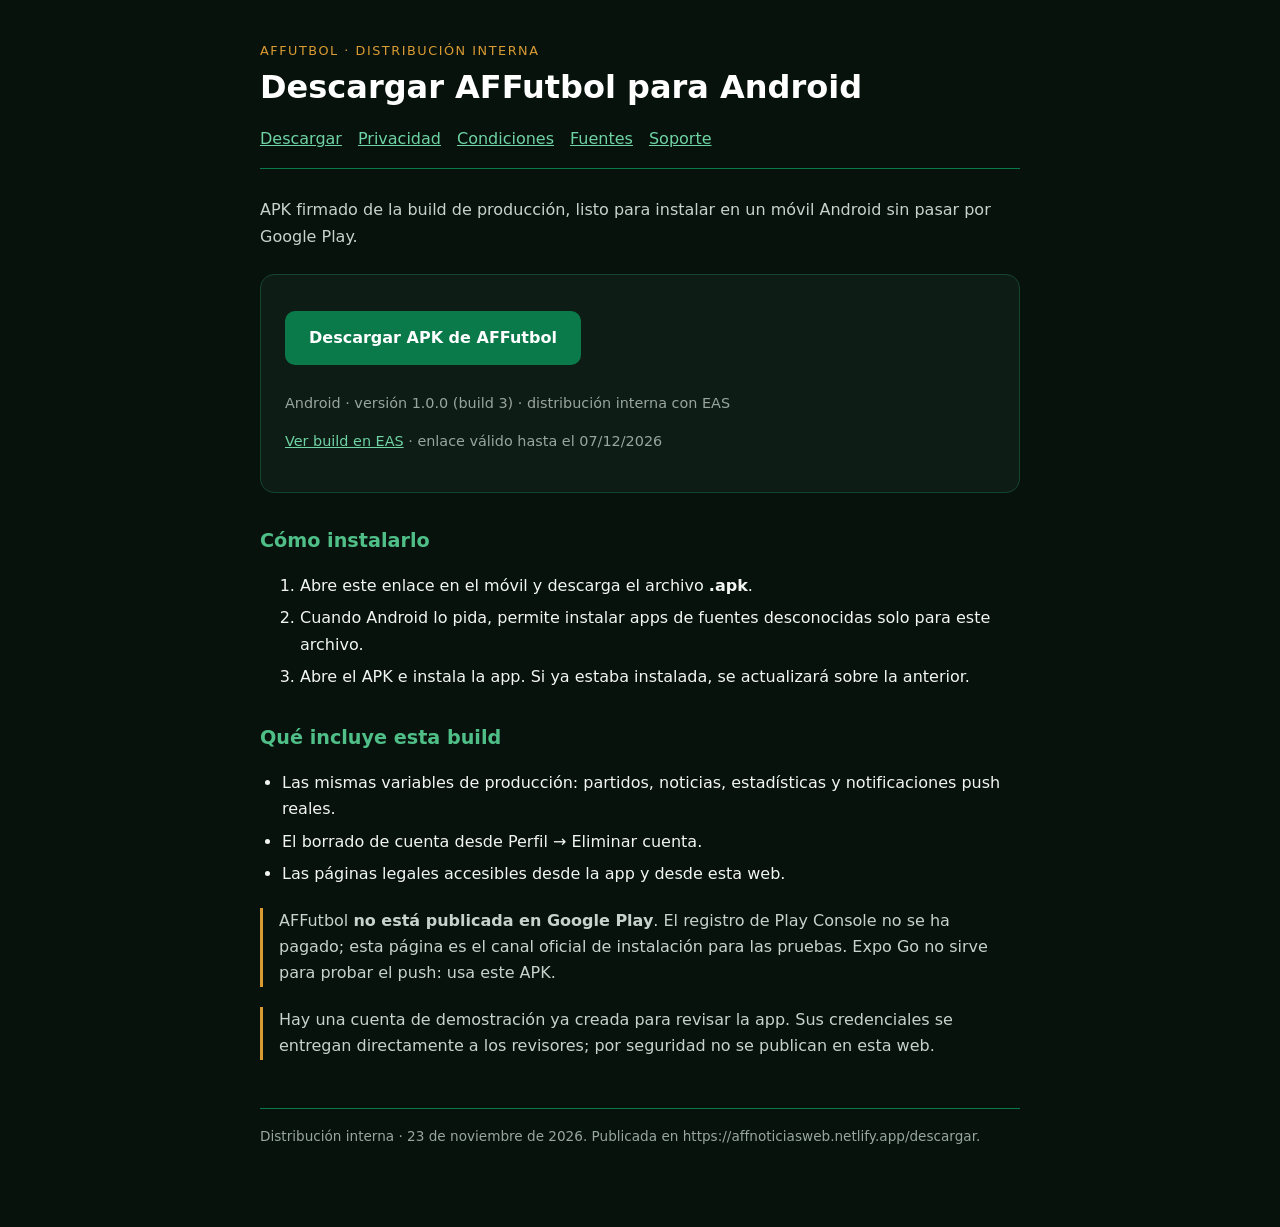
==== descargar/index.html @ df742966 "Sitio estatico AFFutbol en Netlify" ====
<!doctype html>
<html lang="es">
<head>
  <meta charset="utf-8">
  <meta name="viewport" content="width=device-width, initial-scale=1">
  <title>Descargar AFFutbol · Android</title>
  <meta name="description" content="Descarga el APK de AFFutbol para Android desde la distribución interna de EAS.">
  <meta name="theme-color" content="#0B7A4B">
  <style>
    :root { color-scheme: light dark; }
    body { margin: 0; background: #07120d; color: #f2f5f3; font: 16px/1.65 system-ui, -apple-system, "Segoe UI", sans-serif; }
    main { max-width: 760px; margin: 0 auto; padding: 40px 20px 80px; }
    header { border-bottom: 1px solid #0b7a4b; margin-bottom: 28px; padding-bottom: 16px; }
    h1 { color: #fff; font-size: 2rem; margin: 0 0 6px; }
    .eyebrow { color: #d99b32; font-size: .8rem; letter-spacing: .12em; text-transform: uppercase; }
    .summary { color: #c8d2cc; }
    h2 { color: #4fbf87; font-size: 1.2rem; margin-top: 32px; }
    a { color: #6fd3a4; }
    nav { display: flex; flex-wrap: wrap; gap: 16px; margin-top: 12px; }
    ul { padding-left: 22px; }
    li { margin: 6px 0; }
    footer { border-top: 1px solid #0b7a4b; color: #99a69f; font-size: .85rem; margin-top: 48px; padding-top: 16px; }
    .card { background: #0d1c14; border: 1px solid #16452d; border-radius: 14px; margin-top: 24px; padding: 24px; }
    .download { background: #0b7a4b; border-radius: 10px; color: #fff; display: inline-block; font-weight: 700; margin: 12px 0; padding: 14px 24px; text-decoration: none; }
    .download:hover { background: #4fbf87; color: #07120d; }
    .meta { color: #99a69f; font-size: .9rem; }
    .note { border-left: 3px solid #d99b32; color: #c8d2cc; margin-top: 20px; padding-left: 16px; }
  </style>
</head>
<body>
  <main>
    <header>
      <div class="eyebrow">AFFutbol · distribución interna</div>
      <h1>Descargar AFFutbol para Android</h1>
      <nav><a href="/descargar">Descargar</a><a href="/legal/privacidad">Privacidad</a><a href="/legal/terminos">Condiciones</a><a href="/legal/fuentes">Fuentes</a><a href="/soporte">Soporte</a></nav>
    </header>
    <p class="summary">APK firmado de la build de producción, listo para instalar en un móvil Android sin pasar por Google Play.</p>

    <div class="card">
      <a class="download" href="https://expo.dev/artifacts/eas/dlf6ROJ4gBSWtDklP91cSZsEuvvvXJZuitV5D4JUZFM.apk">Descargar APK de AFFutbol</a>
      <p class="meta">Android · versión 1.0.0 (build 3) · distribución interna con EAS</p>
      <p class="meta"><a href="https://expo.dev/accounts/aff_11/projects/affutbol/builds/ebc70f1d-b5be-4c34-a414-9f6ada2ca308">Ver build en EAS</a> · enlace válido hasta el 07/12/2026</p>
    </div>

    <h2>Cómo instalarlo</h2>
    <ol>
      <li>Abre este enlace en el móvil y descarga el archivo <strong>.apk</strong>.</li>
      <li>Cuando Android lo pida, permite instalar apps de fuentes desconocidas solo para este archivo.</li>
      <li>Abre el APK e instala la app. Si ya estaba instalada, se actualizará sobre la anterior.</li>
    </ol>

    <h2>Qué incluye esta build</h2>
    <ul>
      <li>Las mismas variables de producción: partidos, noticias, estadísticas y notificaciones push reales.</li>
      <li>El borrado de cuenta desde Perfil → Eliminar cuenta.</li>
      <li>Las páginas legales accesibles desde la app y desde esta web.</li>
    </ul>

    <p class="note">AFFutbol <strong>no está publicada en Google Play</strong>. El registro de Play Console no se ha pagado; esta página es el canal oficial de instalación para las pruebas. Expo Go no sirve para probar el push: usa este APK.</p>
    <p class="note">Hay una cuenta de demostración ya creada para revisar la app. Sus credenciales se entregan directamente a los revisores; por seguridad no se publican en esta web.</p>

    <footer>Distribución interna · 23 de noviembre de 2026. Publicada en https://affnoticiasweb.netlify.app/descargar.</footer>
  </main>
</body>
</html>
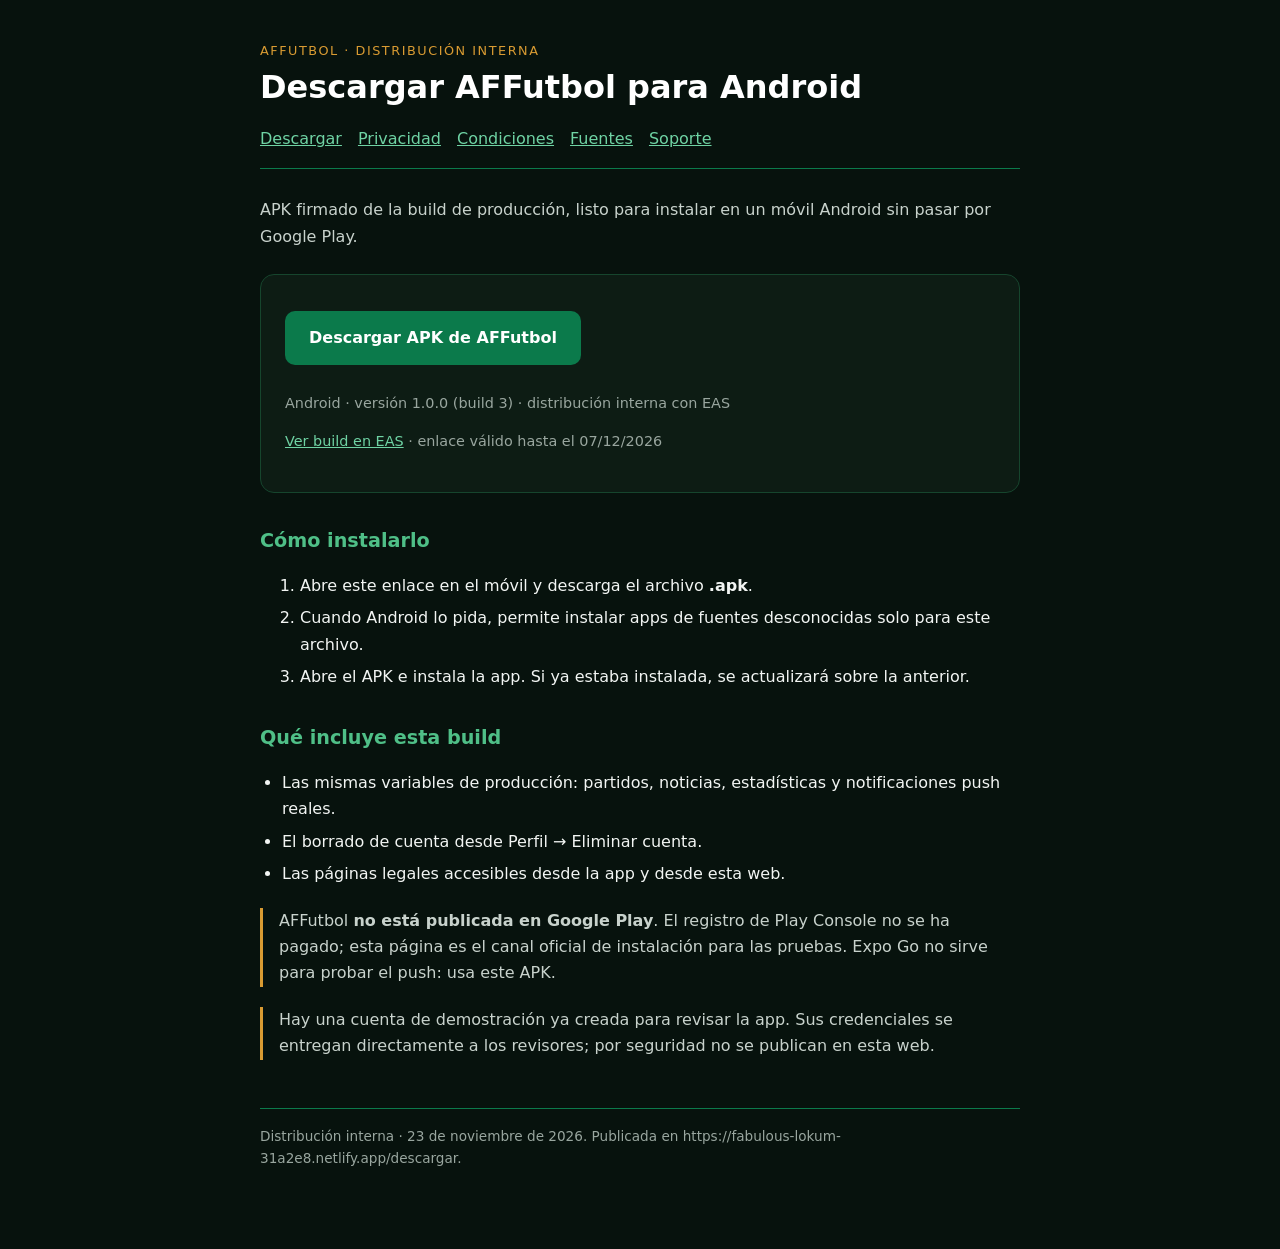
==== commit ea38aae8: "Usa dominio real de Netlify en el sitio" ====
--- a/descargar/index.html
+++ b/descargar/index.html
@@ -59,7 +59,7 @@
     <p class="note">AFFutbol <strong>no está publicada en Google Play</strong>. El registro de Play Console no se ha pagado; esta página es el canal oficial de instalación para las pruebas. Expo Go no sirve para probar el push: usa este APK.</p>
     <p class="note">Hay una cuenta de demostración ya creada para revisar la app. Sus credenciales se entregan directamente a los revisores; por seguridad no se publican en esta web.</p>
 
-    <footer>Distribución interna · 23 de noviembre de 2026. Publicada en https://affnoticiasweb.netlify.app/descargar.</footer>
+    <footer>Distribución interna · 23 de noviembre de 2026. Publicada en https://fabulous-lokum-31a2e8.netlify.app/descargar.</footer>
   </main>
 </body>
 </html>
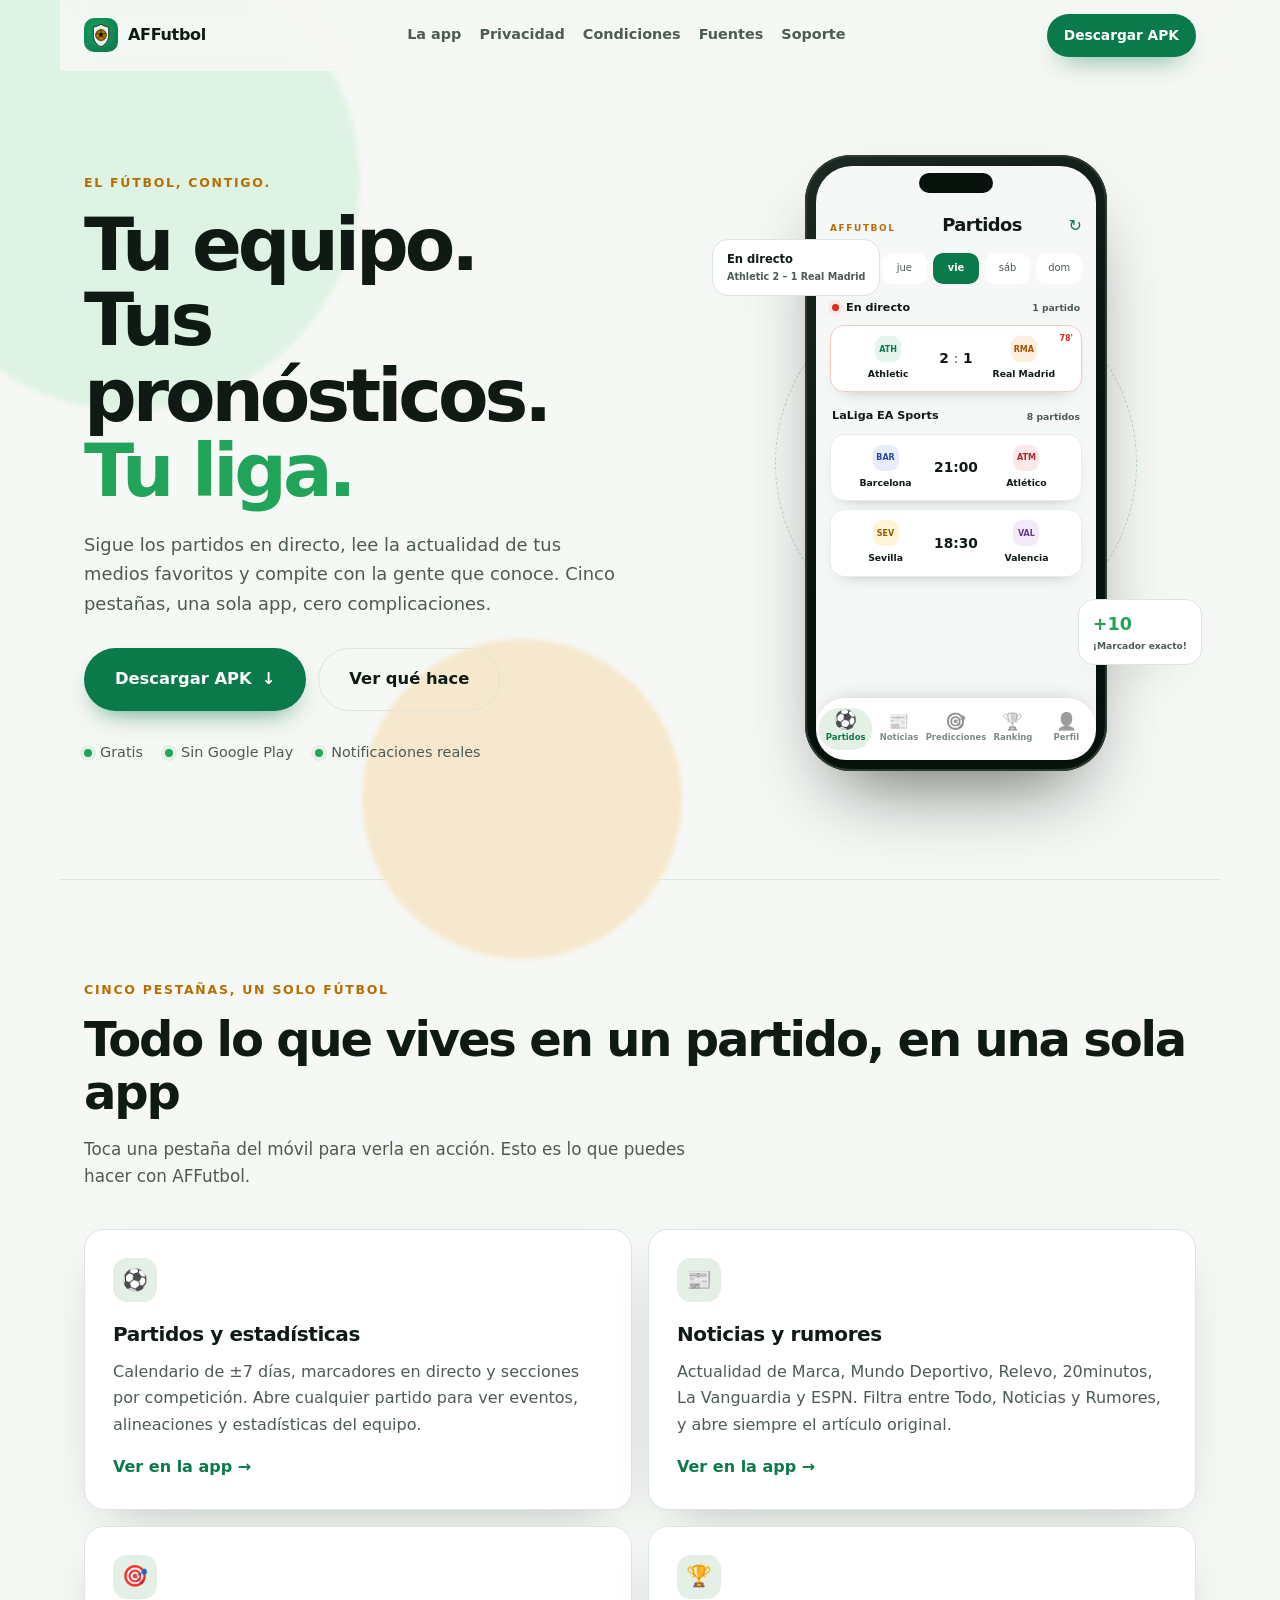
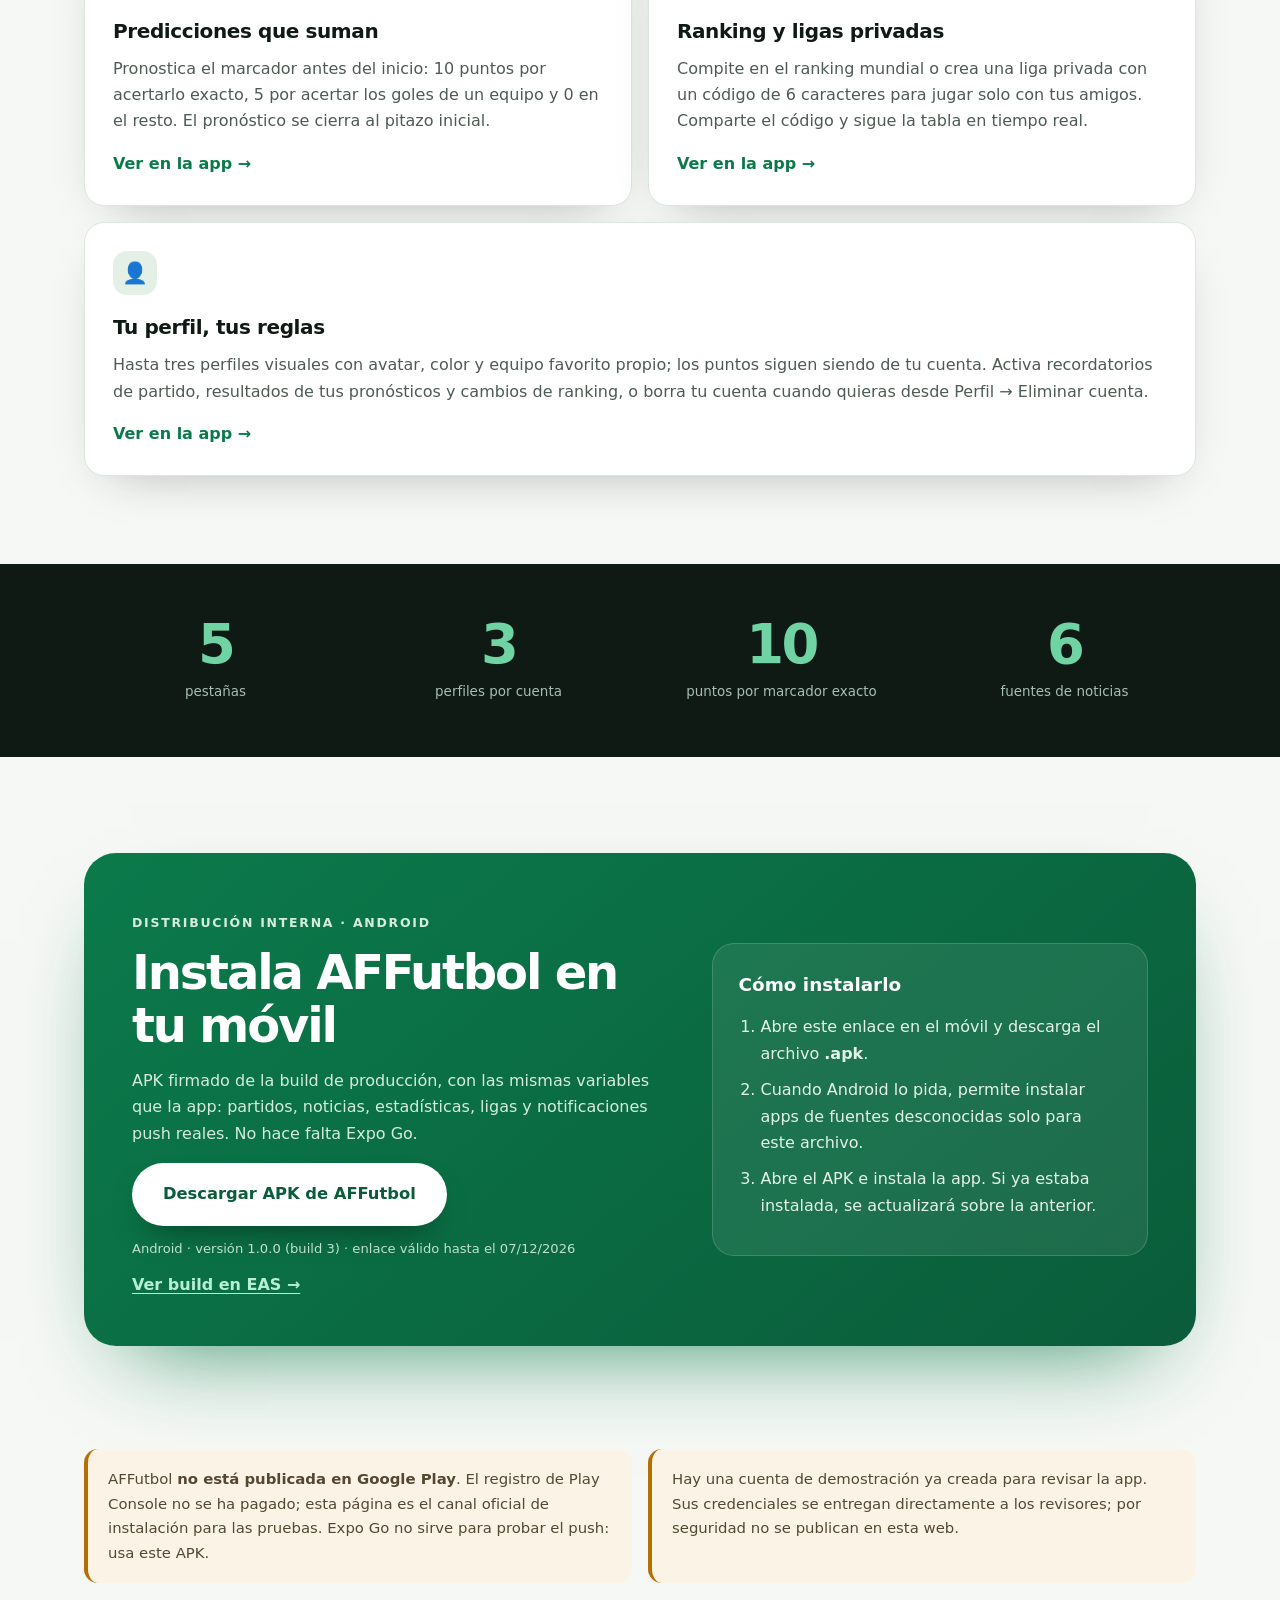
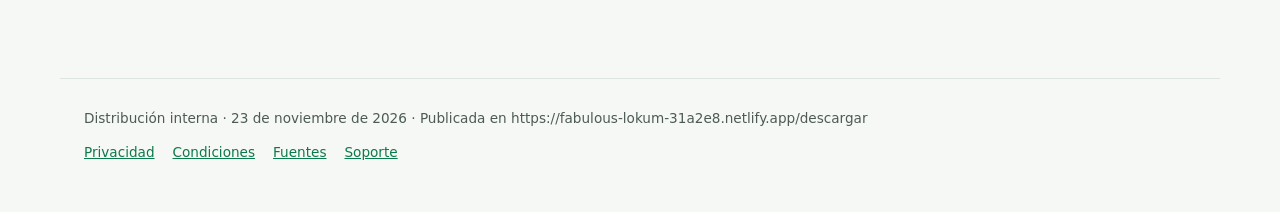
==== commit e07f8ab1: "Animaciones y movil para imaginar mejor app" ====
--- a/descargar/index.html
+++ b/descargar/index.html
@@ -3,63 +3,232 @@
 <head>
   <meta charset="utf-8">
   <meta name="viewport" content="width=device-width, initial-scale=1">
-  <title>Descargar AFFutbol · Android</title>
-  <meta name="description" content="Descarga el APK de AFFutbol para Android desde la distribución interna de EAS.">
+  <title>AFFutbol · Pronósticos, noticias y rankings de tu equipo</title>
+  <meta name="description" content="Partidos en directo, noticias y rumores, predicciones con puntos, ranking mundial y ligas privadas. Descarga el APK de AFFutbol para Android.">
   <meta name="theme-color" content="#0B7A4B">
-  <style>
-    :root { color-scheme: light dark; }
-    body { margin: 0; background: #07120d; color: #f2f5f3; font: 16px/1.65 system-ui, -apple-system, "Segoe UI", sans-serif; }
-    main { max-width: 760px; margin: 0 auto; padding: 40px 20px 80px; }
-    header { border-bottom: 1px solid #0b7a4b; margin-bottom: 28px; padding-bottom: 16px; }
-    h1 { color: #fff; font-size: 2rem; margin: 0 0 6px; }
-    .eyebrow { color: #d99b32; font-size: .8rem; letter-spacing: .12em; text-transform: uppercase; }
-    .summary { color: #c8d2cc; }
-    h2 { color: #4fbf87; font-size: 1.2rem; margin-top: 32px; }
-    a { color: #6fd3a4; }
-    nav { display: flex; flex-wrap: wrap; gap: 16px; margin-top: 12px; }
-    ul { padding-left: 22px; }
-    li { margin: 6px 0; }
-    footer { border-top: 1px solid #0b7a4b; color: #99a69f; font-size: .85rem; margin-top: 48px; padding-top: 16px; }
-    .card { background: #0d1c14; border: 1px solid #16452d; border-radius: 14px; margin-top: 24px; padding: 24px; }
-    .download { background: #0b7a4b; border-radius: 10px; color: #fff; display: inline-block; font-weight: 700; margin: 12px 0; padding: 14px 24px; text-decoration: none; }
-    .download:hover { background: #4fbf87; color: #07120d; }
-    .meta { color: #99a69f; font-size: .9rem; }
-    .note { border-left: 3px solid #d99b32; color: #c8d2cc; margin-top: 20px; padding-left: 16px; }
-  </style>
+  <link rel="canonical" href="https://fabulous-lokum-31a2e8.netlify.app/descargar">
+  <link rel="icon" type="image/svg+xml" href="/favicon.svg">
+  <link rel="icon" type="image/png" sizes="64x64" href="/favicon.png">
+  <link rel="apple-touch-icon" href="/apple-touch-icon.png">
+  <link rel="stylesheet" href="/styles.css">
+  <link rel="stylesheet" href="/landing.css">
+  <noscript><style>.reveal { opacity: 1; transform: none; }</style></noscript>
 </head>
-<body>
+<body class="landing">
+  <header class="site-header">
+    <a class="brand" href="/descargar"><img src="/favicon.svg" alt=""> AFFutbol</a>
+    <nav class="site-nav" aria-label="Navegación principal">
+      <a href="#explorar">La app</a>
+      <a href="/legal/privacidad">Privacidad</a>
+      <a href="/legal/terminos">Condiciones</a>
+      <a href="/legal/fuentes">Fuentes</a>
+      <a href="/soporte">Soporte</a>
+    </nav>
+    <a class="btn btn-small" href="#descargar">Descargar APK</a>
+  </header>
+
   <main>
-    <header>
-      <div class="eyebrow">AFFutbol · distribución interna</div>
-      <h1>Descargar AFFutbol para Android</h1>
-      <nav><a href="/descargar">Descargar</a><a href="/legal/privacidad">Privacidad</a><a href="/legal/terminos">Condiciones</a><a href="/legal/fuentes">Fuentes</a><a href="/soporte">Soporte</a></nav>
-    </header>
-    <p class="summary">APK firmado de la build de producción, listo para instalar en un móvil Android sin pasar por Google Play.</p>
-
-    <div class="card">
-      <a class="download" href="https://expo.dev/artifacts/eas/dlf6ROJ4gBSWtDklP91cSZsEuvvvXJZuitV5D4JUZFM.apk">Descargar APK de AFFutbol</a>
-      <p class="meta">Android · versión 1.0.0 (build 3) · distribución interna con EAS</p>
-      <p class="meta"><a href="https://expo.dev/accounts/aff_11/projects/affutbol/builds/ebc70f1d-b5be-4c34-a414-9f6ada2ca308">Ver build en EAS</a> · enlace válido hasta el 07/12/2026</p>
+    <section class="hero">
+      <div class="hero-copy">
+        <p class="eyebrow reveal">El fútbol, contigo.</p>
+        <h1 class="reveal">Tu equipo.<br>Tus pronósticos.<br><span>Tu liga.</span></h1>
+        <p class="hero-lead reveal">Sigue los partidos en directo, lee la actualidad de tus medios favoritos y compite con la gente que conoce. Cinco pestañas, una sola app, cero complicaciones.</p>
+        <div class="cta-row reveal">
+          <a class="btn btn-large btn-pulse" href="#descargar">Descargar APK <span aria-hidden="true">↓</span></a>
+          <a class="btn btn-large btn-ghost" href="#explorar">Ver qué hace</a>
+        </div>
+        <ul class="hero-points reveal">
+          <li>Gratis</li>
+          <li>Sin Google Play</li>
+          <li>Notificaciones reales</li>
+        </ul>
+      </div>
+
+      <div class="phone-stage" aria-label="Demo animada de la app AFFutbol">
+        <div class="phone">
+          <div class="phone-speaker" aria-hidden="true"></div>
+          <div class="phone-screen">
+            <div class="app-screen is-active" id="screen-0" data-screen="0">
+              <div class="app-topbar"><span class="app-eyebrow">AFFutbol</span><strong>Partidos</strong><span class="app-actions" aria-hidden="true">↻</span></div>
+              <div class="date-strip" aria-hidden="true"><span>mié</span><span>jue</span><span class="active">vie</span><span>sáb</span><span>dom</span></div>
+              <div class="app-section-title"><span class="live-dot" aria-hidden="true"></span> En directo <span>1 partido</span></div>
+              <div class="match-card live">
+                <div class="team"><span class="crest">ATH</span><b>Athletic</b></div>
+                <div class="score">2 <span>:</span> 1</div>
+                <div class="team"><span class="crest crest-b">RMA</span><b>Real Madrid</b></div>
+                <span class="minute">78'</span>
+              </div>
+              <div class="app-section-title">LaLiga EA Sports <span>8 partidos</span></div>
+              <div class="match-card">
+                <div class="team"><span class="crest crest-c">BAR</span><b>Barcelona</b></div>
+                <div class="score">21:00</div>
+                <div class="team"><span class="crest crest-d">ATM</span><b>Atlético</b></div>
+              </div>
+              <div class="match-card">
+                <div class="team"><span class="crest crest-e">SEV</span><b>Sevilla</b></div>
+                <div class="score">18:30</div>
+                <div class="team"><span class="crest crest-f">VAL</span><b>Valencia</b></div>
+              </div>
+            </div>
+
+            <div class="app-screen" id="screen-1" data-screen="1" aria-hidden="true">
+              <div class="app-topbar"><span class="app-eyebrow">AFFutbol</span><strong>Noticias</strong><span class="app-actions" aria-hidden="true">↻</span></div>
+              <div class="segmented" aria-hidden="true"><span class="on">Todo</span><span>Noticias</span><span>Rumores</span></div>
+              <div class="feature-article">
+                <div class="feature-art" aria-hidden="true"></div>
+                <span class="pill">Destacado</span>
+                <strong>El mercado se agita: los rumores que llegan a los grandes clubes</strong>
+                <small>Mundo Deportivo · hace 12 min</small>
+              </div>
+              <div class="app-section-title">Últimas noticias <span>6 fuentes</span></div>
+              <div class="news-row"><span class="news-thumb" aria-hidden="true"></span><div><strong>Vuelve LaLiga: calendario y horarios de la jornada</strong><small>Marca · 34 min</small></div></div>
+              <div class="news-row"><span class="news-thumb alt" aria-hidden="true"></span><div><strong>Rumor: acuerdo muy avanzado para el fichaje</strong><small>Relevo · 1 h</small></div></div>
+            </div>
+
+            <div class="app-screen" id="screen-2" data-screen="2" aria-hidden="true">
+              <div class="app-topbar"><span class="app-eyebrow">AFFutbol</span><strong>Predicciones</strong><span class="app-actions" aria-hidden="true">◎</span></div>
+              <div class="app-section-title">Próximos partidos</div>
+              <div class="prediction-card">
+                <div class="pred-teams"><span class="crest">ATH</span><b>Athletic</b><span class="vs">vs</span><b>Real Madrid</b><span class="crest crest-b">RMA</span></div>
+                <div class="score-inputs" aria-hidden="true"><span>2</span><span class="dash">-</span><span>1</span></div>
+                <div class="pred-actions"><span class="pill gold">10 · 5 · 0</span><button class="mock-btn" type="button" tabindex="-1">Guardar pronóstico</button></div>
+                <small class="rule-note">Se cierra al inicio del partido</small>
+              </div>
+              <div class="app-section-title">Cómo se puntúa</div>
+              <div class="rules">
+                <div><b>10</b><span>Marcador exacto</span></div>
+                <div><b>5</b><span>Un equipo</span></div>
+                <div><b>0</b><span>Resto</span></div>
+              </div>
+            </div>
+
+            <div class="app-screen" id="screen-3" data-screen="3" aria-hidden="true">
+              <div class="app-topbar"><span class="app-eyebrow">AFFutbol</span><strong>Ranking</strong><span class="app-actions" aria-hidden="true">◎</span></div>
+              <div class="segmented" aria-hidden="true"><span class="on">Mundial</span><span>Mis ligas</span></div>
+              <div class="rank-row"><span>1</span><span class="avatar">LM</span><b>Luis M.</b><strong>2.480</strong></div>
+              <div class="rank-row"><span>2</span><span class="avatar">CG</span><b>Carla G.</b><strong>2.310</strong></div>
+              <div class="rank-row"><span>3</span><span class="avatar">JP</span><b>Javier P.</b><strong>2.095</strong></div>
+              <div class="league-card">
+                <div><span class="pill">Liga privada</span><strong>Liga de amigos</strong><small>CÓDIGO AF7K2Q</small></div>
+                <button class="mock-btn" type="button" tabindex="-1">Compartir</button>
+              </div>
+            </div>
+
+            <div class="app-screen" id="screen-4" data-screen="4" aria-hidden="true">
+              <div class="app-topbar"><span class="app-eyebrow">AFFutbol</span><strong>Perfil</strong><span class="app-actions" aria-hidden="true">◎</span></div>
+              <div class="profile-hero"><span class="avatar big">AF</span><div><strong>¡Hola, Alejandro!</strong><small>El fútbol, contigo.</small></div></div>
+              <div class="stats-row">
+                <div><b>1.240</b><span>Puntos</span></div>
+                <div><b>28</b><span>Pronósticos</span></div>
+                <div><b>8º</b><span>Ranking</span></div>
+              </div>
+              <div class="app-section-title">Mis perfiles <span>3 de 3</span></div>
+              <div class="profiles" aria-hidden="true"><span class="avatar on">⚽</span><span class="avatar">🏆</span><span class="avatar">⭐</span><span class="avatar add">+</span></div>
+              <div class="app-section-title">Notificaciones</div>
+              <div class="toggle-row"><span>Resultados de mis pronósticos</span><span class="toggle on" aria-hidden="true"></span></div>
+              <div class="toggle-row"><span>Cambios de ranking</span><span class="toggle on" aria-hidden="true"></span></div>
+            </div>
+          </div>
+
+          <div class="phone-tabbar" role="tablist" aria-label="Pestañas de la app">
+            <button class="tab is-active" type="button" role="tab" aria-selected="true" aria-controls="screen-0" data-tab="0"><span class="tab-icon" aria-hidden="true">⚽</span>Partidos</button>
+            <button class="tab" type="button" role="tab" aria-selected="false" aria-controls="screen-1" data-tab="1" tabindex="-1"><span class="tab-icon" aria-hidden="true">📰</span>Noticias</button>
+            <button class="tab" type="button" role="tab" aria-selected="false" aria-controls="screen-2" data-tab="2" tabindex="-1"><span class="tab-icon" aria-hidden="true">🎯</span>Predicciones</button>
+            <button class="tab" type="button" role="tab" aria-selected="false" aria-controls="screen-3" data-tab="3" tabindex="-1"><span class="tab-icon" aria-hidden="true">🏆</span>Ranking</button>
+            <button class="tab" type="button" role="tab" aria-selected="false" aria-controls="screen-4" data-tab="4" tabindex="-1"><span class="tab-icon" aria-hidden="true">👤</span>Perfil</button>
+          </div>
+        </div>
+        <div class="float-note note-score" aria-hidden="true">En directo<small>Athletic 2 – 1 Real Madrid</small></div>
+        <div class="float-note note-points" aria-hidden="true">+10<small>¡Marcador exacto!</small></div>
+      </div>
+    </section>
+
+    <section class="section features" id="explorar">
+      <div class="container">
+        <p class="eyebrow reveal">Cinco pestañas, un solo fútbol</p>
+        <h2 class="reveal">Todo lo que vives en un partido, en una sola app</h2>
+        <p class="section-lead reveal">Toca una pestaña del móvil para verla en acción. Esto es lo que puedes hacer con AFFutbol.</p>
+        <div class="feature-grid">
+          <article class="feature-card reveal">
+            <div class="feature-icon" aria-hidden="true">⚽</div>
+            <h3>Partidos y estadísticas</h3>
+            <p>Calendario de ±7 días, marcadores en directo y secciones por competición. Abre cualquier partido para ver eventos, alineaciones y estadísticas del equipo.</p>
+            <button class="feature-link" type="button" data-jump="0">Ver en la app →</button>
+          </article>
+          <article class="feature-card reveal">
+            <div class="feature-icon" aria-hidden="true">📰</div>
+            <h3>Noticias y rumores</h3>
+            <p>Actualidad de Marca, Mundo Deportivo, Relevo, 20minutos, La Vanguardia y ESPN. Filtra entre Todo, Noticias y Rumores, y abre siempre el artículo original.</p>
+            <button class="feature-link" type="button" data-jump="1">Ver en la app →</button>
+          </article>
+          <article class="feature-card reveal">
+            <div class="feature-icon" aria-hidden="true">🎯</div>
+            <h3>Predicciones que suman</h3>
+            <p>Pronostica el marcador antes del inicio: 10 puntos por acertarlo exacto, 5 por acertar los goles de un equipo y 0 en el resto. El pronóstico se cierra al pitazo inicial.</p>
+            <button class="feature-link" type="button" data-jump="2">Ver en la app →</button>
+          </article>
+          <article class="feature-card reveal">
+            <div class="feature-icon" aria-hidden="true">🏆</div>
+            <h3>Ranking y ligas privadas</h3>
+            <p>Compite en el ranking mundial o crea una liga privada con un código de 6 caracteres para jugar solo con tus amigos. Comparte el código y sigue la tabla en tiempo real.</p>
+            <button class="feature-link" type="button" data-jump="3">Ver en la app →</button>
+          </article>
+          <article class="feature-card reveal">
+            <div class="feature-icon" aria-hidden="true">👤</div>
+            <h3>Tu perfil, tus reglas</h3>
+            <p>Hasta tres perfiles visuales con avatar, color y equipo favorito propio; los puntos siguen siendo de tu cuenta. Activa recordatorios de partido, resultados de tus pronósticos y cambios de ranking, o borra tu cuenta cuando quieras desde Perfil → Eliminar cuenta.</p>
+            <button class="feature-link" type="button" data-jump="4">Ver en la app →</button>
+          </article>
+        </div>
+      </div>
+    </section>
+
+    <section class="numbers" aria-label="AFFutbol en números">
+      <div class="container">
+        <div><b data-count="5">0</b><span>pestañas</span></div>
+        <div><b data-count="3">0</b><span>perfiles por cuenta</span></div>
+        <div><b data-count="10">0</b><span>puntos por marcador exacto</span></div>
+        <div><b data-count="6">0</b><span>fuentes de noticias</span></div>
+      </div>
+    </section>
+
+    <section class="section download" id="descargar">
+      <div class="container download-card">
+        <div>
+          <p class="eyebrow">Distribución interna · Android</p>
+          <h2>Instala AFFutbol en tu móvil</h2>
+          <p>APK firmado de la build de producción, con las mismas variables que la app: partidos, noticias, estadísticas, ligas y notificaciones push reales. No hace falta Expo Go.</p>
+          <a class="btn btn-large" href="https://expo.dev/artifacts/eas/dlf6ROJ4gBSWtDklP91cSZsEuvvvXJZuitV5D4JUZFM.apk">Descargar APK de AFFutbol</a>
+          <p class="meta">Android · versión 1.0.0 (build 3) · enlace válido hasta el 07/12/2026</p>
+          <a class="text-link" href="https://expo.dev/accounts/aff_11/projects/affutbol/builds/ebc70f1d-b5be-4c34-a414-9f6ada2ca308">Ver build en EAS →</a>
+        </div>
+        <div class="install-steps">
+          <h3>Cómo instalarlo</h3>
+          <ol>
+            <li>Abre este enlace en el móvil y descarga el archivo <strong>.apk</strong>.</li>
+            <li>Cuando Android lo pida, permite instalar apps de fuentes desconocidas solo para este archivo.</li>
+            <li>Abre el APK e instala la app. Si ya estaba instalada, se actualizará sobre la anterior.</li>
+          </ol>
+        </div>
+      </div>
+    </section>
+
+    <div class="notes">
+      <p class="note">AFFutbol <strong>no está publicada en Google Play</strong>. El registro de Play Console no se ha pagado; esta página es el canal oficial de instalación para las pruebas. Expo Go no sirve para probar el push: usa este APK.</p>
+      <p class="note">Hay una cuenta de demostración ya creada para revisar la app. Sus credenciales se entregan directamente a los revisores; por seguridad no se publican en esta web.</p>
     </div>
-
-    <h2>Cómo instalarlo</h2>
-    <ol>
-      <li>Abre este enlace en el móvil y descarga el archivo <strong>.apk</strong>.</li>
-      <li>Cuando Android lo pida, permite instalar apps de fuentes desconocidas solo para este archivo.</li>
-      <li>Abre el APK e instala la app. Si ya estaba instalada, se actualizará sobre la anterior.</li>
-    </ol>
-
-    <h2>Qué incluye esta build</h2>
-    <ul>
-      <li>Las mismas variables de producción: partidos, noticias, estadísticas y notificaciones push reales.</li>
-      <li>El borrado de cuenta desde Perfil → Eliminar cuenta.</li>
-      <li>Las páginas legales accesibles desde la app y desde esta web.</li>
-    </ul>
-
-    <p class="note">AFFutbol <strong>no está publicada en Google Play</strong>. El registro de Play Console no se ha pagado; esta página es el canal oficial de instalación para las pruebas. Expo Go no sirve para probar el push: usa este APK.</p>
-    <p class="note">Hay una cuenta de demostración ya creada para revisar la app. Sus credenciales se entregan directamente a los revisores; por seguridad no se publican en esta web.</p>
-
-    <footer>Distribución interna · 23 de noviembre de 2026. Publicada en https://fabulous-lokum-31a2e8.netlify.app/descargar.</footer>
   </main>
+
+  <footer class="site-footer">
+    <span>Distribución interna · 23 de noviembre de 2026 · Publicada en https://fabulous-lokum-31a2e8.netlify.app/descargar</span>
+    <nav aria-label="Enlaces legales">
+      <a href="/legal/privacidad">Privacidad</a>
+      <a href="/legal/terminos">Condiciones</a>
+      <a href="/legal/fuentes">Fuentes</a>
+      <a href="/soporte">Soporte</a>
+    </nav>
+  </footer>
+
+  <script src="/landing.js"></script>
 </body>
 </html>
--- a/styles.css
+++ b/styles.css
@@ -0,0 +1,105 @@
+:root {
+  color-scheme: light;
+  --bg: #f6f8f5;
+  --surface: #fff;
+  --ink: #0f1a14;
+  --muted: #4d5b53;
+  --brand: #0b7a4b;
+  --brand-2: #22a35a;
+  --brand-soft: #e4f0e5;
+  --gold: #b76e00;
+  --live: #d92d20;
+  --border: #dbe6de;
+  --shadow: 0 18px 50px -28px rgba(15, 26, 20, .38);
+  --radius: 20px;
+}
+
+* { box-sizing: border-box; }
+html { scroll-behavior: smooth; }
+body {
+  margin: 0;
+  background: var(--bg);
+  color: var(--ink);
+  font: 16px/1.65 system-ui, -apple-system, "Segoe UI", sans-serif;
+  -webkit-font-smoothing: antialiased;
+}
+a { color: var(--brand); }
+img { max-width: 100%; }
+
+main { max-width: 760px; margin: 0 auto; padding: 40px 20px 80px; }
+main header { border-bottom: 1px solid var(--border); margin-bottom: 28px; padding-bottom: 16px; }
+h1, main header h1 { font-size: 2rem; margin: 0 0 6px; letter-spacing: -.025em; }
+.eyebrow { color: var(--gold); font-size: .78rem; letter-spacing: .14em; text-transform: uppercase; font-weight: 800; }
+.summary { color: var(--muted); font-size: 1.05rem; }
+main h2 { font-size: 1.2rem; margin-top: 32px; color: var(--brand); }
+main nav { display: flex; flex-wrap: wrap; gap: 16px; margin-top: 12px; }
+main ul { padding-left: 22px; }
+main li { margin: 6px 0; }
+main footer { border-top: 1px solid var(--border); color: var(--muted); font-size: .85rem; margin-top: 48px; padding-top: 16px; }
+
+.site-header {
+  position: sticky;
+  isolation: isolate;
+  top: 0;
+  z-index: 50;
+  display: flex;
+  align-items: center;
+  justify-content: space-between;
+  gap: 20px;
+  max-width: 1160px;
+  margin: 0 auto;
+  padding: 14px 24px;
+}
+.site-header::before {
+  content: "";
+  position: absolute;
+  inset: 0;
+  background: rgba(246, 248, 245, .88);
+  backdrop-filter: blur(14px);
+  z-index: -1;
+}
+.brand { display: inline-flex; align-items: center; gap: 10px; font-weight: 800; color: var(--ink); text-decoration: none; letter-spacing: -.02em; }
+.brand img { width: 34px; height: 34px; border-radius: 10px; }
+.site-nav { display: flex; flex-wrap: wrap; gap: 18px; }
+.site-nav a { color: var(--muted); text-decoration: none; font-size: .9rem; font-weight: 650; }
+.site-nav a:hover { color: var(--brand); }
+
+.btn {
+  display: inline-flex;
+  align-items: center;
+  justify-content: center;
+  gap: 10px;
+  border-radius: 999px;
+  padding: 14px 24px;
+  background: var(--brand);
+  color: #fff;
+  text-decoration: none;
+  font-weight: 750;
+  border: 1px solid transparent;
+  box-shadow: 0 12px 28px -14px rgba(11, 122, 75, .85);
+  transition: transform .2s ease, box-shadow .2s ease, background .2s ease;
+}
+.btn:hover { transform: translateY(-2px); background: #09643e; box-shadow: 0 18px 34px -14px rgba(11, 122, 75, .75); }
+.btn-ghost { background: transparent; color: var(--ink); border-color: var(--border); box-shadow: none; }
+.btn-ghost:hover { background: var(--surface); box-shadow: none; }
+.btn-small { padding: 9px 16px; font-size: .86rem; }
+
+.site-footer {
+  max-width: 1160px;
+  margin: 0 auto;
+  padding: 28px 24px 48px;
+  border-top: 1px solid var(--border);
+  color: var(--muted);
+  font-size: .85rem;
+  display: flex;
+  flex-wrap: wrap;
+  gap: 12px 28px;
+  align-items: center;
+  justify-content: space-between;
+}
+.site-footer nav { display: flex; flex-wrap: wrap; gap: 18px; }
+
+@media (max-width: 640px) {
+  .site-header { flex-wrap: wrap; padding: 12px 18px; }
+  .site-nav { order: 3; width: 100%; gap: 14px; }
+}
--- a/landing.css
+++ b/landing.css
@@ -0,0 +1,286 @@
+body.landing main { max-width: none; padding: 0; }
+body.landing { overflow-x: hidden; }
+
+/* Hero */
+.hero {
+  position: relative;
+  isolation: isolate;
+  max-width: 1160px;
+  margin: 0 auto;
+  padding: 72px 24px 96px;
+  display: grid;
+  grid-template-columns: minmax(0, 1fr) minmax(320px, 480px);
+  gap: 48px;
+  align-items: center;
+}
+.hero::before, .hero::after {
+  content: "";
+  position: absolute;
+  border-radius: 50%;
+  filter: blur(2px);
+  z-index: -1;
+}
+.hero::before { width: 460px; height: 460px; background: #dff3e5; top: -120px; left: -160px; animation: drift 14s ease-in-out infinite alternate; }
+.hero::after { width: 320px; height: 320px; background: #f6e8cd; bottom: -80px; left: 26%; animation: drift 18s ease-in-out infinite alternate-reverse; }
+
+.hero-copy h1 {
+  font-size: clamp(2.7rem, 6vw, 4.6rem);
+  line-height: 1.02;
+  letter-spacing: -.055em;
+  margin: 14px 0 22px;
+}
+.hero-copy h1 span { color: var(--brand-2); }
+.hero-lead { max-width: 34rem; color: var(--muted); font-size: 1.12rem; }
+.cta-row { display: flex; flex-wrap: wrap; gap: 12px; margin-top: 30px; }
+.btn-large { padding: 17px 30px; font-size: 1.02rem; }
+.btn-pulse { animation: pulse 2.8s ease-in-out infinite; }
+.hero-points { list-style: none; padding: 0; margin: 30px 0 0; display: flex; flex-wrap: wrap; gap: 10px 22px; color: var(--muted); font-size: .9rem; }
+.hero-points li { margin: 0; display: flex; align-items: center; gap: 8px; }
+.hero-points li::before { content: ""; width: 8px; height: 8px; border-radius: 50%; background: var(--brand-2); box-shadow: 0 0 0 4px var(--brand-soft); }
+
+/* Phone */
+.phone-stage { position: relative; display: grid; place-items: center; min-height: 640px; }
+.phone-stage::before {
+  content: "";
+  position: absolute;
+  width: 360px;
+  height: 360px;
+  border: 1px dashed #b9d7c4;
+  border-radius: 50%;
+  animation: spin 40s linear infinite;
+}
+.phone {
+  position: relative;
+  width: 302px;
+  height: 616px;
+  padding: 11px;
+  border-radius: 46px;
+  background: linear-gradient(145deg, #1d2a23, #07120d 55%);
+  box-shadow: 0 40px 80px -32px rgba(7, 18, 13, .65), inset 0 0 0 2px #2c3a32;
+  animation: float 7s ease-in-out infinite;
+  z-index: 2;
+}
+.phone-speaker {
+  position: absolute;
+  top: 18px;
+  left: 50%;
+  transform: translateX(-50%);
+  width: 74px;
+  height: 20px;
+  border-radius: 999px;
+  background: #07120d;
+  z-index: 6;
+}
+.phone-screen {
+  position: relative;
+  height: 100%;
+  border-radius: 36px;
+  background: #f6f8f7;
+  overflow: hidden;
+}
+.app-screen {
+  position: absolute;
+  inset: 0;
+  padding: 44px 14px 76px;
+  opacity: 0;
+  transform: translateY(14px) scale(.985);
+  transition: opacity .5s ease, transform .5s ease;
+  pointer-events: none;
+  overflow: hidden;
+}
+.app-screen.is-active { opacity: 1; transform: none; pointer-events: auto; }
+
+.app-topbar { display: flex; align-items: baseline; justify-content: space-between; gap: 8px; margin-bottom: 14px; }
+.app-topbar strong { font-size: 1.12rem; letter-spacing: -.03em; }
+.app-eyebrow { font-size: .56rem; font-weight: 800; letter-spacing: .18em; color: var(--gold); text-transform: uppercase; }
+.app-actions { font-size: 1rem; color: var(--brand); }
+.date-strip { display: flex; gap: 6px; margin-bottom: 14px; }
+.date-strip span { flex: 1; text-align: center; font-size: .62rem; padding: 7px 0; border-radius: 10px; background: #fff; color: var(--muted); }
+.date-strip span.active { background: var(--brand); color: #fff; font-weight: 800; }
+.app-section-title { display: flex; align-items: center; gap: 7px; font-size: .7rem; font-weight: 800; margin: 15px 2px 8px; }
+.app-section-title span:last-child { margin-left: auto; font-size: .58rem; font-weight: 600; color: var(--muted); }
+.live-dot { width: 7px; height: 7px; border-radius: 50%; background: var(--live); box-shadow: 0 0 0 4px #fde8e6; animation: blink 1.8s ease-in-out infinite; }
+
+.match-card { position: relative; background: #fff; border: 1px solid #e6eee8; border-radius: 14px; padding: 10px 12px; margin-bottom: 8px; display: grid; grid-template-columns: 1fr auto 1fr; align-items: center; gap: 6px; box-shadow: 0 8px 18px -14px rgba(15, 26, 20, .5); }
+.match-card.live { border-color: #f3c9c4; }
+.match-card .team { display: flex; flex-direction: column; align-items: center; gap: 4px; font-size: .58rem; text-align: center; }
+.crest { width: 26px; height: 26px; border-radius: 9px; display: grid; place-items: center; background: #e6f4ec; color: var(--brand); font-size: .5rem; font-weight: 900; }
+.crest-b { background: #fdeee0; color: #a45300; }
+.crest-c { background: #e9edfa; color: #2a4b9b; }
+.crest-d { background: #fbe8e8; color: #a32828; }
+.crest-e { background: #fff3d8; color: #8a6100; }
+.crest-f { background: #f2e9fb; color: #663b91; }
+.score { font-size: .86rem; font-weight: 900; white-space: nowrap; }
+.score span { color: var(--muted); font-weight: 500; }
+.minute { position: absolute; top: 6px; right: 8px; font-size: .5rem; font-weight: 800; color: var(--live); }
+
+.segmented { display: flex; gap: 4px; padding: 4px; background: #e9f0ea; border-radius: 999px; margin-bottom: 14px; }
+.segmented span { flex: 1; text-align: center; font-size: .62rem; padding: 6px 0; border-radius: 999px; color: var(--muted); }
+.segmented span.on { background: #fff; color: var(--brand); font-weight: 800; box-shadow: 0 3px 8px -5px rgba(15, 26, 20, .5); }
+.feature-article { position: relative; background: #fff; border-radius: 16px; padding: 10px; box-shadow: 0 10px 22px -16px rgba(15, 26, 20, .6); }
+.feature-art { height: 86px; border-radius: 11px; background: radial-gradient(circle at 25% 30%, #b6e5c9, transparent 55%), linear-gradient(135deg, #0b7a4b, #185c3d); }
+.pill { display: inline-block; font-size: .52rem; font-weight: 800; letter-spacing: .08em; text-transform: uppercase; padding: 3px 8px; border-radius: 999px; background: var(--brand-soft); color: var(--brand); }
+.feature-article .pill { margin-top: 10px; }
+.feature-article strong, .news-row strong { display: block; font-size: .72rem; line-height: 1.35; margin: 5px 0 3px; }
+.feature-article small, .news-row small { display: block; font-size: .55rem; color: var(--muted); }
+.news-row { display: flex; gap: 9px; align-items: center; background: #fff; border-radius: 13px; padding: 8px; margin-bottom: 7px; }
+.news-thumb { width: 42px; height: 42px; flex: none; border-radius: 10px; background: linear-gradient(135deg, #f7c98a, #b76e00); }
+.news-thumb.alt { background: linear-gradient(135deg, #a9d9bd, #0b7a4b); }
+
+.pred-teams { display: flex; align-items: center; justify-content: center; gap: 6px; font-size: .62rem; flex-wrap: wrap; }
+.pred-teams .vs { color: var(--muted); font-size: .55rem; }
+.score-inputs { display: flex; justify-content: center; align-items: center; gap: 12px; margin: 14px 0; }
+.score-inputs span { width: 44px; height: 44px; display: grid; place-items: center; background: #fff; border: 2px solid var(--brand-soft); border-radius: 12px; font-size: 1.15rem; font-weight: 900; }
+.score-inputs .dash { border: 0; background: none; width: auto; color: var(--muted); }
+.pred-actions { display: flex; align-items: center; justify-content: space-between; gap: 8px; }
+.pill.gold { background: #f8ecd6; color: var(--gold); }
+.mock-btn { border: 0; border-radius: 999px; padding: 8px 12px; background: var(--brand); color: #fff; font-size: .58rem; font-weight: 800; }
+.rule-note { display: block; text-align: center; color: var(--muted); font-size: .55rem; margin-top: 9px; }
+.rules { display: grid; grid-template-columns: repeat(3, 1fr); gap: 6px; }
+.rules div { background: #fff; border-radius: 12px; padding: 9px 4px; text-align: center; }
+.rules b { display: block; font-size: 1.05rem; color: var(--brand); }
+.rules span { font-size: .52rem; color: var(--muted); }
+
+.rank-row { display: grid; grid-template-columns: 18px 28px 1fr auto; align-items: center; gap: 7px; background: #fff; border-radius: 12px; padding: 8px; margin-bottom: 7px; font-size: .62rem; }
+.rank-row > span:first-child { font-weight: 900; color: var(--muted); }
+.rank-row .avatar { width: 26px; height: 26px; }
+.avatar { display: inline-grid; place-items: center; border-radius: 50%; background: var(--brand-soft); color: var(--brand); font-size: .55rem; font-weight: 900; }
+.rank-row strong { color: var(--brand); }
+.league-card { display: flex; align-items: center; justify-content: space-between; gap: 8px; background: #0f1a14; color: #fff; border-radius: 14px; padding: 11px; margin-top: 12px; }
+.league-card strong, .league-card small { display: block; }
+.league-card strong { font-size: .68rem; margin-top: 4px; }
+.league-card small { font-size: .54rem; color: #9fc0ad; letter-spacing: .08em; }
+.league-card .mock-btn { background: var(--brand-2); }
+
+.profile-hero { display: flex; align-items: center; gap: 11px; margin-bottom: 14px; }
+.avatar.big { width: 46px; height: 46px; font-size: .85rem; background: var(--brand); color: #fff; }
+.profile-hero strong { display: block; font-size: .8rem; }
+.profile-hero small { font-size: .58rem; color: var(--muted); }
+.stats-row { display: grid; grid-template-columns: repeat(3, 1fr); gap: 6px; }
+.stats-row div { background: #fff; border-radius: 12px; padding: 9px 3px; text-align: center; }
+.stats-row b { display: block; font-size: .9rem; color: var(--brand); }
+.stats-row span { font-size: .52rem; color: var(--muted); }
+.profiles { display: flex; gap: 9px; }
+.profiles .avatar { width: 34px; height: 34px; font-size: .8rem; }
+.profiles .avatar.on { box-shadow: 0 0 0 3px var(--brand-soft); }
+.profiles .add { background: #eef2ee; color: var(--muted); }
+.toggle-row { display: flex; align-items: center; justify-content: space-between; gap: 8px; background: #fff; border-radius: 12px; padding: 9px 11px; margin-bottom: 7px; font-size: .58rem; }
+.toggle { width: 30px; height: 17px; border-radius: 999px; background: #cfd8d1; position: relative; flex: none; }
+.toggle::after { content: ""; position: absolute; top: 2px; left: 2px; width: 13px; height: 13px; border-radius: 50%; background: #fff; transition: left .25s ease; }
+.toggle.on { background: var(--brand-2); }
+.toggle.on::after { left: 15px; }
+
+.phone-tabbar {
+  position: absolute;
+  bottom: 11px;
+  left: 11px;
+  right: 11px;
+  height: 62px;
+  border-radius: 30px;
+  background: rgba(255, 255, 255, .97);
+  box-shadow: 0 -6px 24px -18px rgba(15, 26, 20, .7);
+  display: flex;
+  align-items: center;
+  padding: 4px 3px;
+  z-index: 7;
+}
+.tab { flex: 1; border: 0; background: none; cursor: pointer; display: grid; place-items: center; gap: 1px; padding: 5px 0; border-radius: 20px; color: #7c8b82; font: inherit; font-size: .53rem; font-weight: 700; transition: color .25s, background .25s; }
+.tab-icon { font-size: 1.05rem; line-height: 1; filter: grayscale(1); opacity: .65; transition: filter .25s, opacity .25s, transform .25s; }
+.tab.is-active { color: var(--brand); background: var(--brand-soft); }
+.tab.is-active .tab-icon { filter: none; opacity: 1; transform: translateY(-2px) scale(1.1); }
+.tab:focus-visible { outline: 2px solid var(--brand-2); outline-offset: 2px; }
+
+.float-note {
+  position: absolute;
+  z-index: 8;
+  background: #fff;
+  border: 1px solid var(--border);
+  border-radius: 16px;
+  padding: 10px 14px;
+  box-shadow: var(--shadow);
+  font-size: .72rem;
+  font-weight: 750;
+  animation: bob 5s ease-in-out infinite;
+}
+.float-note small { display: block; font-size: .6rem; color: var(--muted); font-weight: 600; }
+.note-score { top: 96px; left: -4px; }
+.note-points { bottom: 118px; right: -6px; color: var(--brand-2); font-size: 1.1rem; animation-delay: -2s; }
+.note-points small { color: var(--muted); font-size: .57rem; }
+
+/* Sections */
+.section { max-width: 1160px; margin: 0 auto; padding: 88px 24px; }
+.section h2 { font-size: clamp(2rem, 4.2vw, 3rem); line-height: 1.1; letter-spacing: -.045em; margin: 12px 0 16px; color: var(--ink); }
+.section-lead { max-width: 40rem; color: var(--muted); font-size: 1.05rem; }
+.features { border-top: 1px solid var(--border); }
+.feature-grid { display: grid; grid-template-columns: repeat(2, minmax(0, 1fr)); gap: 16px; margin-top: 38px; }
+.feature-card { position: relative; background: var(--surface); border: 1px solid var(--border); border-radius: var(--radius); padding: 28px; box-shadow: var(--shadow); transition: transform .3s ease, box-shadow .3s ease; }
+.feature-card:hover { transform: translateY(-5px); box-shadow: 0 28px 60px -34px rgba(15, 26, 20, .5); }
+.feature-card:nth-child(5) { grid-column: 1 / -1; }
+.feature-icon { width: 44px; height: 44px; border-radius: 14px; display: grid; place-items: center; background: var(--brand-soft); font-size: 1.3rem; margin-bottom: 16px; }
+.feature-card h3 { margin: 0 0 8px; font-size: 1.25rem; letter-spacing: -.02em; }
+.feature-card p { margin: 0; color: var(--muted); }
+.feature-link { margin-top: 16px; padding: 0; border: 0; background: none; color: var(--brand); font: inherit; font-weight: 800; cursor: pointer; }
+.feature-link:hover { color: var(--brand-2); }
+
+.numbers { background: #0f1a14; color: #fff; }
+.numbers .container { max-width: 1160px; margin: 0 auto; padding: 54px 24px; display: grid; grid-template-columns: repeat(4, 1fr); gap: 20px; text-align: center; }
+.numbers b { display: block; font-size: clamp(2.2rem, 5vw, 3.4rem); line-height: 1; color: #6fd3a4; letter-spacing: -.05em; }
+.numbers span { display: block; margin-top: 8px; color: #a9beb1; font-size: .84rem; }
+
+.download { padding-top: 96px; }
+.download-card { display: grid; grid-template-columns: 1.1fr .9fr; gap: 46px; align-items: center; background: linear-gradient(140deg, #0b7a4b, #0a5c3a); color: #fff; border-radius: 32px; padding: 48px; box-shadow: 0 40px 90px -46px rgba(11, 122, 75, .9); }
+.download-card h2 { color: #fff; }
+.download-card p { color: #d5ecdd; }
+.download-card .btn { background: #fff; color: #0a5c3a; box-shadow: 0 16px 34px -18px rgba(0, 0, 0, .6); }
+.download-card .btn:hover { background: #eaf7ee; }
+.meta { font-size: .82rem; opacity: .9; margin: 12px 0; }
+.text-link { color: #b7f0d1; font-weight: 750; text-decoration: underline; text-underline-offset: 3px; }
+.install-steps { background: rgba(255, 255, 255, .08); border: 1px solid rgba(255, 255, 255, .16); border-radius: 22px; padding: 26px; }
+.install-steps h3 { margin: 0 0 14px; font-size: 1.15rem; }
+.install-steps ol { margin: 0; padding-left: 22px; color: #e3f2e9; }
+.install-steps li { margin: 10px 0; }
+.notes { max-width: 1160px; margin: 0 auto; padding: 0 24px 80px; display: grid; grid-template-columns: 1fr 1fr; gap: 16px; }
+.note { background: #fbf4e6; border-left: 4px solid var(--gold); border-radius: 14px; padding: 18px 20px; color: #544733; font-size: .93rem; }
+
+/* Reveal on scroll */
+.reveal { opacity: 0; transform: translateY(22px); transition: opacity .7s ease, transform .7s ease; }
+.reveal.visible { opacity: 1; transform: none; }
+.feature-card:nth-child(2) { transition-delay: .08s; }
+.feature-card:nth-child(3) { transition-delay: .16s; }
+.feature-card:nth-child(4) { transition-delay: .24s; }
+.feature-card:nth-child(5) { transition-delay: .32s; }
+
+@keyframes float { 0%, 100% { transform: translateY(0) rotate(-1deg); } 50% { transform: translateY(-14px) rotate(1.5deg); } }
+@keyframes bob { 0%, 100% { transform: translateY(0) rotate(-2deg); } 50% { transform: translateY(-12px) rotate(3deg); } }
+@keyframes drift { from { transform: translate(0, 0) scale(1); } to { transform: translate(60px, 40px) scale(1.12); } }
+@keyframes spin { to { transform: rotate(360deg); } }
+@keyframes blink { 0%, 100% { opacity: 1; } 50% { opacity: .35; } }
+@keyframes pulse { 0%, 100% { box-shadow: 0 0 0 0 rgba(34, 163, 90, .45); } 50% { box-shadow: 0 0 0 12px rgba(34, 163, 90, 0); } }
+
+@media (max-width: 940px) {
+  .hero { grid-template-columns: 1fr; padding-top: 48px; text-align: center; }
+  .hero-copy h1 { margin-left: auto; margin-right: auto; }
+  .hero-lead { margin-left: auto; margin-right: auto; }
+  .cta-row, .hero-points { justify-content: center; }
+  .phone-stage { min-height: 660px; }
+  .download-card { grid-template-columns: 1fr; padding: 34px; }
+}
+
+@media (max-width: 640px) {
+  .hero { padding: 36px 18px 64px; }
+  .phone-stage { min-height: 620px; transform: scale(.92); }
+  .section { padding: 64px 18px; }
+  .feature-grid, .notes { grid-template-columns: 1fr; }
+  .feature-card:nth-child(5) { grid-column: auto; }
+  .numbers .container { grid-template-columns: 1fr 1fr; }
+  .float-note { font-size: .65rem; padding: 8px 10px; }
+  .note-score { left: 0; }
+  .note-points { right: 0; }
+}
+
+@media (prefers-reduced-motion: reduce) {
+  .phone, .float-note, .hero::before, .hero::after, .phone-stage::before, .live-dot, .btn-pulse { animation: none; }
+  .app-screen { transition: none; }
+  .reveal { opacity: 1; transform: none; transition: none; }
+  html { scroll-behavior: auto; }
+}
